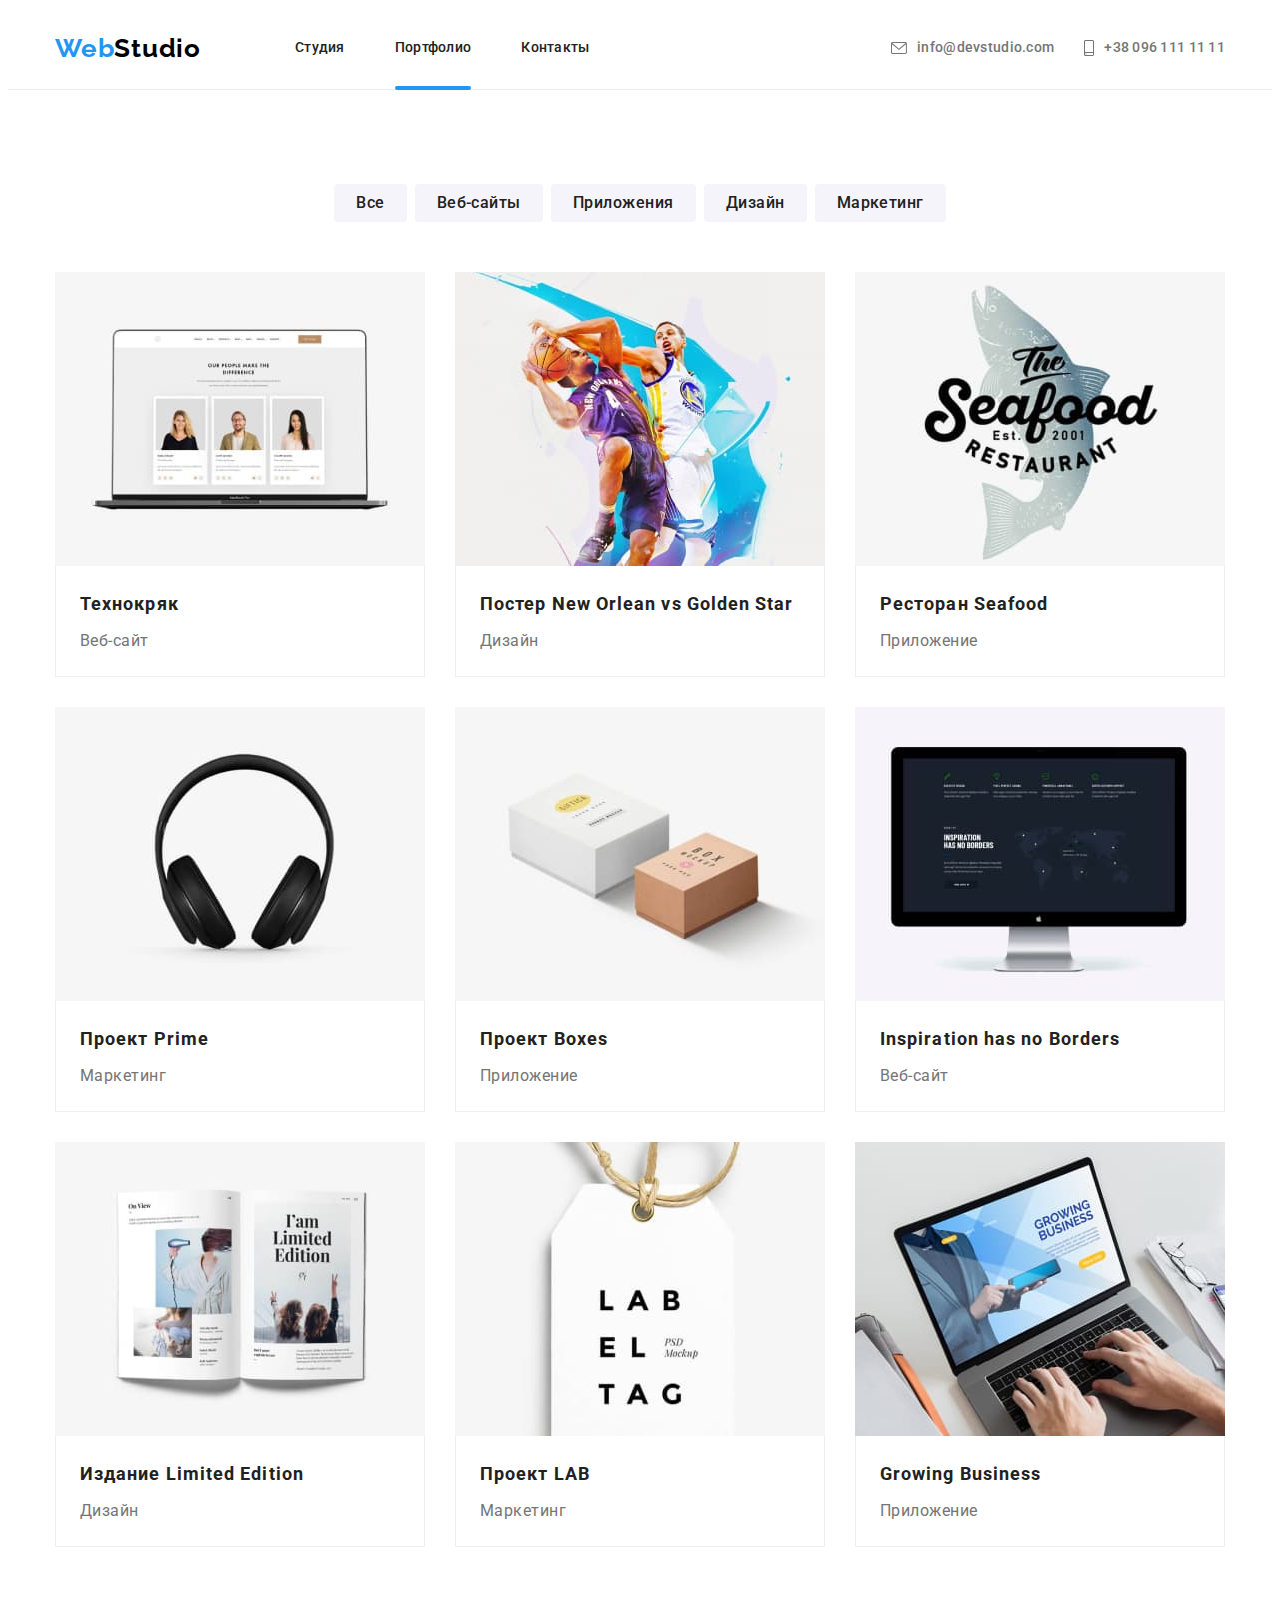
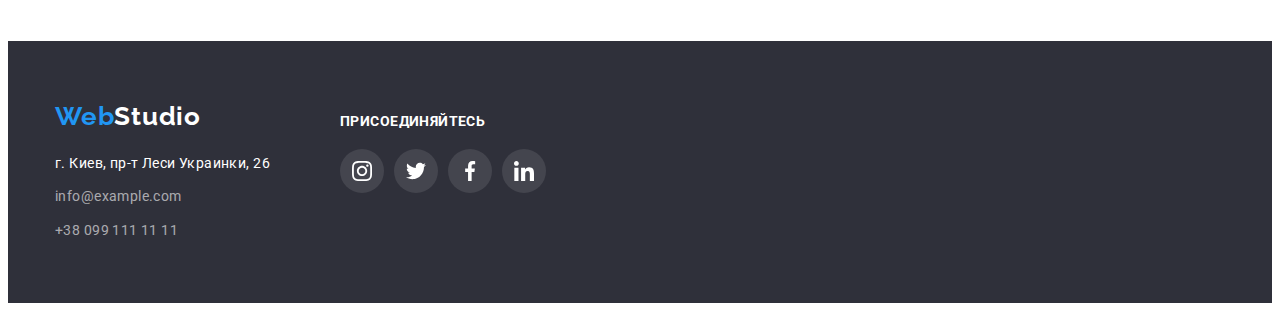
==== portfolio.html @ 66a1ebbd "homework-6" ====
<!DOCTYPE html>
<html lang="ru">
<head>
    <meta charset="UTF-8">
    <meta http-equiv="X-UA-Compatible" content="IE=edge">
    <meta name="viewport" content="width=device-width, initial-scale=1.0">
    <title>Portfolio</title>
    <link rel="stylesheet" href="https://cdnjs.cloudflare.com/ajax/libs/modern-normalize/1.1.0/modern-normalize.min.css"
        integrity="sha512-wpPYUAdjBVSE4KJnH1VR1HeZfpl1ub8YT/NKx4PuQ5NmX2tKuGu6U/JRp5y+Y8XG2tV+wKQpNHVUX03MfMFn9Q=="
        crossorigin="anonymous" referrerpolicy="no-referrer" />
    <link rel="preconnect" href="https://fonts.googleapis.com">
    <link rel="preconnect" href="https://fonts.gstatic.com" crossorigin>
    <link href="https://fonts.googleapis.com/css2?family=Raleway:wght@700&family=Roboto:wght@400;500;700;900&display=swap"
        rel="stylesheet">
    <link rel="stylesheet" href="./css/styles.css">
</head>
<body>

    <header class="header">
        <div class="container header-container">
            <a href="./index.html" class="header-logo"><span class="header-logo-web">Web</span>Studio</a>
            <nav class="header-nav">
                <ul class="header-nav-list list">
                    <li class="header-nav-item"><a class="header-nav-link" href="./index.html">Студия</a></li>
                    <li class="header-nav-item"><a class="header-nav-link link-line" href="./portfolio.html">Портфолио</a></li>
                    <li class="header-nav-item"><a class="header-nav-link" href="">Контакты</a></li>
                </ul>
            </nav>
            <div class="header-contacts">
                <a class="header-contacts-link-mail" href="mailto:info@devstudio.com">
                    <svg class="icon-mail" width="16" height="12">
                        <use href="./images/symbol-defs.svg#icon-mail"></use>
                    </svg>
                    info@devstudio.com
                </a>
                <a class="header-contacts-link-tel" href="tel:+380961111111">
                    <svg class="icon-tel" width="10" height="16">
                        <use href="./images/symbol-defs.svg#icon-tel"></use>
                    </svg>
                    +38 096 111 11 11
                </a>
            </div>
        </div>
    </header>

    <main class="hero">
        <section class="portfolio">
            <div class="container">
                <ul class="buttons-list list">
                    <li class="filter-button"><button type="button" class="filter-button-all">Все</button></li>
                    <li class="filter-button"><button type="button" class="filter-button-web">Веб-сайты</button></li>
                    <li class="filter-button"><button type="button" class="filter-button-app">Приложения</button></li>
                    <li class="filter-button"><button type="button" class="filter-button-design">Дизайн</button></li>
                    <li class="filter-button"><button type="button" class="filter-button-marketing">Маркетинг</button></li>
                </ul>

                <ul class="projects-list list">
                    <li class="project">
                        <div class="project-overlay">
                            <img src="./images/portfolio-image-1.jpeg" alt="Technocrack" width="370" height="294">
                            <p class="overlay-description">Технокряк это современная площадка распространения коронавируса. Компании используют эту платформу для цифрового
                            шпионажа и атак на защищённые сервера конкурентов.</p>
                        </div>
                        <div class="project-description">
                            <h4 class="project-name">Технокряк</h4>
                            <p class="project-type">Веб-сайт</p>
                        </div>
                    </li>
                    <li class="project">
                        <div class="project-overlay">
                            <img src="./images/portfolio-image-2.jpeg" alt="Poster New Orlean vs Golden Star" width="370" height="294">
                            <p class="overlay-description">Технокряк это современная площадка распространения коронавируса. Компании используют эту
                            платформу для цифрового
                            шпионажа и атак на защищённые сервера конкурентов.</p>
                        </div>
                        <div class="project-description">
                            <h4 class="project-name">Постер New Orlean vs Golden Star</h4>
                            <p class="project-type">Дизайн</p>
                        </div>
                    </li>
                    <li class="project">
                        <div class="project-overlay">
                            <img src="./images/portfolio-image-3.jpeg" alt="Restaurant Seafood" width="370" height="294">
                            <p class="overlay-description">Технокряк это современная площадка распространения коронавируса. Компании используют эту
                                платформу для цифрового
                                шпионажа и атак на защищённые сервера конкурентов.</p>
                        </div>
                        <div class="project-description">
                            <h4 class="project-name">Ресторан Seafood</h4>
                            <p class="project-type">Приложение</p>
                        </div>
                    </li>
                    <li class="project">
                        <div class="project-overlay">
                            <img src="./images/portfolio-image-4.jpeg" alt="Project Prime" width="370" height="294">
                            <p class="overlay-description">Технокряк это современная площадка распространения коронавируса. Компании используют эту
                                платформу для цифрового
                                шпионажа и атак на защищённые сервера конкурентов.</p>
                            </div>
                        <div class="project-description">
                            <h4 class="project-name">Проект Prime</h4>
                            <p class="project-type">Маркетинг</p>
                        </div>
                    </li>
                    <li class="project">
                        <div class="project-overlay">
                            <img src="./images/portfolio-image-5.jpeg" alt="Project Boxes" width="370" height="294">
                            <p class="overlay-description">Технокряк это современная площадка распространения коронавируса. Компании используют эту
                                платформу для цифрового
                                шпионажа и атак на защищённые сервера конкурентов.</p>
                            </div>
                        <div class="project-description">
                            <h4 class="project-name">Проект Boxes</h4>
                            <p class="project-type">Приложение</p>
                        </div>
                    </li>
                    <li class="project">
                        <div class="project-overlay">
                            <img src="./images/portfolio-image-6.jpeg" alt="Inspiration has no Borders" width="370" height="294">
                            <p class="overlay-description">Технокряк это современная площадка распространения коронавируса. Компании используют эту
                                платформу для цифрового
                                шпионажа и атак на защищённые сервера конкурентов.</p>
                            </div>
                        <div class="project-description">
                            <h4 class="project-name">Inspiration has no Borders</h4>
                            <p class="project-type">Веб-сайт</p>
                        </div>
                    </li>
                    <li class="project">
                        <div class="project-overlay">
                            <img src="./images/portfolio-image-7.jpeg" alt="Publication Limited Edition" width="370" height="294">
                            <p class="overlay-description">Технокряк это современная площадка распространения коронавируса. Компании используют эту
                                платформу для цифрового
                                шпионажа и атак на защищённые сервера конкурентов.</p>
                            </div>
                        <div class="project-description">
                            <h4 class="project-name">Издание Limited Edition</h4>
                            <p class="project-type">Дизайн</p>
                        </div>
                    </li>
                    <li class="project">
                        <div class="project-overlay">
                            <img src="./images/portfolio-image-8.jpeg" alt="Project LAB" width="370" height="294">
                            <p class="overlay-description">Технокряк это современная площадка распространения коронавируса. Компании используют эту
                                платформу для цифрового
                                шпионажа и атак на защищённые сервера конкурентов.</p>
                            </div>
                        <div class="project-description">
                            <h4 class="project-name">Проект LAB</h4>
                            <p class="project-type">Маркетинг</p>
                        </div>
                    </li>
                    <li class="project">
                        <div class="project-overlay">
                            <img src="./images/portfolio-image-9.jpeg" alt="Growing Business" width="370" height="294">
                            <p class="overlay-description">Технокряк это современная площадка распространения коронавируса. Компании используют эту
                                платформу для цифрового
                                шпионажа и атак на защищённые сервера конкурентов.</p>
                            </div>
                        <div class="project-description">
                            <h4 class="project-name">Growing Business</h4>
                            <p class="project-type">Приложение</p>
                        </div>
                    </li>
                </ul>
            </div>
        </section>
    </main>

    <footer class="footer-section">
        <div class="container footer-info">
            <div class="footer-main-info">
                <div class="footer-logo-all"><a href="./index.html" class="footer-logo"><span
                            class="footer-logo-web">Web</span>Studio</a></div>
                <address class="footer-address">г. Киев, пр-т Леси Украинки, 26</address>
                <div class="footer-contacts">
                    <p class="footer-mail"><a class="footer-contacts-link"
                            href="mailto:info@example.com">info@example.com</a></p>
                    <p class="footer-tel"><a class="footer-contacts-link" href="tel:+380991111111">+38 099 111 11 11</a></p>
                </div>
            </div>
            <div class="footer-social">
                <p class="footer-social-header">присоединяйтесь</p>
                <div class="footer-social-links">
                    <ul class="footer-social-list list">
                        <li class="footer-social-item">
                            <a class="footer-social-link-bg" href="">
                                <svg class="footer-icon-insta" width="20" height="20">
                                    <use href="./images/symbol-defs.svg#icon-insta"></use>
                                </svg>
                            </a>
                        </li>
                        <li class="footer-social-item">
                            <a class="footer-social-link-bg" href="">
                                <svg class="footer-icon-twitter" width="20" height="20">
                                    <use href="./images/symbol-defs.svg#icon-twitter"></use>
                                </svg>
                            </a>
                        </li>
                        <li class="footer-social-item">
                            <a class="footer-social-link-bg" href="">
                                <svg class="footer-icon-facebook" width="20" height="20">
                                    <use href="./images/symbol-defs.svg#icon-facebook"></use>
                                </svg>
                            </a>
                        </li>
                        <li class="footer-social-item">
                            <a class="footer-social-link-bg" href="">
                                <svg class="footer-icon-linkedin" width="20" height="20">
                                    <use href="./images/symbol-defs.svg#icon-linkedin"></use>
                                </svg>
                            </a>
                        </li>
                    </ul>
                </div>
            </div>
        </div>
    </footer>
</body>
</html>
---- css/styles.css ----
html {
  box-sizing: border-box;
}

*,
::before,
::after {
  box-sizing: inherit;
}

:root {
  --black: #212121;
  --gray: #757575;
  --accent-color: #2196f3;
}

h1,
h2,
h3,
h4,
p {
  margin-top: 0;
  margin-bottom: 0;
}

ul {
  padding-top: 0;
  padding-bottom: 0;
  padding-left: 0;
  margin-top: 0px;
  margin-bottom: 0px;
}

img {
  display: block;
}

address {
  font-style: normal;
}

.container {
  width: 1200px;
  padding-left: 15px;
  padding-right: 15px;
  margin-left: auto;
  margin-right: auto;
}

.header-container {
  display: flex;
  align-items: center;

  padding-top: 25px;
  padding-bottom: 25px;
}

.header-nav-list {
  display: flex;
  align-items: center;
}

.list {
  list-style: none;
}

a {
  text-decoration: none;
}

.header {
  border-bottom: 1px solid #ececec;
}

.header-logo {
  font-family: Raleway;
  font-weight: bold;
  font-size: 26px;
  line-height: 1.19;

  letter-spacing: 0.03em;

  color: #000000;
  margin-right: 94px;
}

.header-logo-web {
  color: var(--accent-color);
}

.header-nav-item:not(:last-child) {
  margin-right: 50px;
}

.header-nav-list,
.header-contacts {
  font-family: "Roboto", sans-serif;
  font-weight: 500;
  font-size: 14px;
  line-height: 1.14;
  letter-spacing: 0.02em;

  margin-top: 0px;
  margin-bottom: 0px;
}

.header-nav-link:hover,
.header-nav-link:focus,
.header-contacts-link-mail:hover,
.header-contacts-link-mail:focus,
.header-contacts-link-tel:hover,
.header-contacts-link-tel:focus {
  color: var(--accent-color);
}

.header-nav-link {
  position: relative;
  color: var(--black);
  transition: color 250ms cubic-bezier(0.4, 0, 0.2, 1);
}

.link-line::after {
  content: "";
  position: absolute;
  left: 0px;
  bottom: -35px;
  width: 100%;
  height: 4px;
  background-color: #2196F3;
  border-radius: 2px;
}

.header-contacts {
  display: flex;
  align-items: center;
  margin-left: auto;
}

.header-contacts-link-mail {
  margin-right: 30px;
  display: flex;
  align-items: center;
}

.header-contacts-link-tel {
  display: flex;
  align-items: center;
}

.header-contacts-link-mail,
.header-contacts-link-tel {
  color: var(--gray);
  transition: color 250ms cubic-bezier(0.4, 0, 0.2, 1);
}

.icon-mail,
.icon-tel {
  margin-right: 10px;
  fill: currentColor;
}

.hero {
  font-family: Roboto, sans-serif;
  font-style: normal;
  font-weight: normal;
  font-size: 14px;
  line-height: 1.71;
  /* or 171% */

  letter-spacing: 0.03em;

  color: #212121;
}

.main-section {
  display: block;
  padding-top: 200px;
  padding-bottom: 200px;
  background-color: #2f303a;
  background-image: linear-gradient(
      to right,
      rgba(47, 48, 58, 0.4),
      rgba(47, 48, 58, 0.4)
    ),
    url(../images/main-section-image.jpeg);
  max-width: 1600px;
  height: 600px;
  margin-left: auto;
  margin-right: auto;
  background-repeat: no-repeat;
  background-size: cover;
  background-position: center;
}

.main-section-description {
  font-family: "Roboto", sans-serif;
  font-weight: 900;
  font-size: 44px;
  line-height: 1.36;

  text-align: center;
  letter-spacing: 0.06em;
  text-transform: uppercase;
  color: #ffffff;

  display: block;
  padding-bottom: 30px;
}

.main-section-button {
  font-family: "Roboto", sans-serif;
  font-size: 16px;
  line-height: 1.88;
  align-items: center;
  text-align: center;
  letter-spacing: 0.06em;

  border-radius: 4px;
  color: #ffffff;
  background-color: #2196f3;
  cursor: pointer;

  display: block;
  padding: 10px 32px;
  border: none;
  margin-left: auto;
  margin-right: auto;
  min-height: 50px;
  transition: background-color 250ms cubic-bezier(0.4, 0, 0.2, 1);
}

.main-section-button:hover,
.main-section-button:focus {
  background-color: #188ce8;
  box-shadow: 0px 4px 4px rgba(0, 0, 0, 0.15);
  border-radius: 4px;
  cursor: pointer;
}

.about-us-section {
  padding-top: 94px;
  padding-bottom: 94px;
}

.about-us-header {
  font-family: Roboto, sans-serif;
  font-weight: bold;
  font-size: 14px;
  line-height: 1.14;
  letter-spacing: 0.03em;
  text-transform: uppercase;

  color: #212121;
  padding-bottom: 10px;
}

.about-us-description {
  font-family: Roboto, sans-serif;
  font-weight: normal;
  font-size: 14px;
  line-height: 1.71;

  letter-spacing: 0.03em;

  color: #757575;
}

.about-us-list {
  display: flex;
  margin-top: 0px;
  margin-bottom: 0px;
}

.about-us-container {
  width: 270px;
}

.about-us-container:not(:last-child) {
  margin-right: 30px;
}

.about-us-bg {
  display: flex;
  justify-content: center;
  align-items: center;
  width: 270px;
  height: 120px;
  margin-bottom: 30px;
  background-color: #f5f4fa;
  border-radius: 4px;
}

.what-we-do-section {
  padding-bottom: 94px;
}

.what-we-do-header {
  font-family: Roboto, sans-serif;
  font-weight: bold;
  font-size: 36px;
  line-height: 1.17;
  text-align: center;
  letter-spacing: 0.03em;

  color: #212121;
  display: block;
  padding-bottom: 50px;
}

.what-we-do-list {
  display: flex;
  margin-top: 0px;
  margin-bottom: 0px;
}

.what-we-do-img:not(:last-child) {
  margin-right: 30px;
}

.img-description {
  font-family: 'Roboto';
  font-style: normal;
  font-weight: 700;
  font-size: 14px;
  line-height: 16px;
  text-align: center;
  letter-spacing: 0.03em;
  text-transform: uppercase;
  padding-top: 27px;
  padding-bottom: 27px;
  
  color: #FFFFFF;
}

.what-we-do-img {
  position: relative;
}

.img-bg {
  position: absolute;
  bottom: 0px;
  width: 100%;
  background-color: rgba(47, 48, 58, 0.8);
}

.team-section {
  background: #f5f4fa;
  padding-bottom: 94px;
  padding-top: 94px;
}

.team-list {
  display: flex;
  flex-wrap: wrap;
  margin-top: 0px;
  margin-bottom: 0px;
}

.team-member-card {
  width: 270px;
  background: #ffffff;
  /* material shadow v1 */

  box-shadow: 0px 1px 3px rgba(0, 0, 0, 0.12), 0px 1px 1px rgba(0, 0, 0, 0.14),
    0px 2px 1px rgba(0, 0, 0, 0.2);
  border-radius: 0px 0px 4px 4px;

  flex-basis: calc((100% - 120px) / 4);
}

.team-member-card:not(:first-child) {
  margin-left: 30px;
}

.team-header {
  font-family: Roboto, sans-serif;
  font-weight: bold;
  font-size: 36px;
  line-height: 1.17;
  text-align: center;
  letter-spacing: 0.03em;

  color: #212121;
  padding-bottom: 50px;
}

.team-member-name {
  font-family: Roboto, sans-serif;
  font-style: normal;
  font-weight: 500;
  font-size: 16px;
  line-height: 1.19;

  text-align: center;
  letter-spacing: 0.03em;

  color: #212121;
  margin-bottom: 10px;
  padding-top: 30px;
}

.team-member-position {
  font-family: Roboto, sans-serif;
  font-style: normal;
  font-weight: normal;
  font-size: 16px;
  line-height: 1.19;

  text-align: center;
  letter-spacing: 0.03em;

  color: #757575;
  margin-bottom: 16px;
}

.team-member-social {
  padding-bottom: 30px;
}

.social-list {
  display: flex;
  justify-content: center;
}

.social-item:not(:last-child) {
  margin-right: 10px;
}

.social-link-bg {
  display: flex;
  align-items: center;
  justify-content: center;
  width: 44px;
  height: 44px;
  border-radius: 50%;
  color: #afb1b8;
  background-color: transparent;
  transition: background-color 250ms cubic-bezier(0.4, 0, 0.2, 1), color 250ms cubic-bezier(0.4, 0, 0.2, 1);
}

.icon-insta,
.icon-twitter,
.icon-facebook,
.icon-linkedin {
  fill: currentColor;
}

.social-link-bg:hover,
.social-link-bg:focus {
  color: #ffffff;
  background-color: var(--accent-color);
}

.clients-container {
  padding-top: 94px;
  padding-bottom: 94px;
}

.clients-header {
  font-family: "Roboto";
  font-style: normal;
  font-weight: 700;
  font-size: 36px;
  line-height: 42px;
  text-align: center;
  letter-spacing: 0.03em;

  color: #212121;
  padding-bottom: 50px;
}

.client-link {
  display: flex;
  align-items: center;
  justify-content: center;
  width: 170px;
  height: 92px;
  border: 1px solid #afb1b8;
  color: #afb1b8;
  border-radius: 4px;
  transition: color 250ms cubic-bezier(0.4, 0, 0.2, 1), border 250ms cubic-bezier(0.4, 0, 0.2, 1);
}

.icon-client {
  fill: currentColor;
}

.client-link:hover,
.client-link:focus {
  color: var(--accent-color);
  border-color: var(--accent-color);
}

.clients-list {
  display: flex;
  justify-content: center;
}

.clients-list-item:not(:last-child) {
  margin-right: 30px;
}

.footer-section {
  background-color: #2f303a;
}

.footer-logo {
  font-family: Raleway, sans-serif;
  font-weight: bold;
  font-size: 26px;
  line-height: 1.19;

  letter-spacing: 0.03em;

  color: #ffffff;
}

.footer-logo-web {
  color: var(--accent-color);
}

.footer-info {
  display: flex;
  padding-top: 60px;
  padding-bottom: 60px;
}

.footer-main-info {
  margin-right: 70px;
}

.footer-address {
  font-family: Roboto, sans-serif;
  font-style: normal;
  font-weight: normal;
  font-size: 14px;
  line-height: 1.71;

  letter-spacing: 0.03em;

  color: #ffffff;
  margin-top: 20px;
}

.footer-mail {
  margin-top: 10px;
}

.footer-tel {
  margin-top: 10px;
}

.footer-contacts-link {
  font-family: Roboto, sans-serif;
  font-style: normal;
  font-weight: normal;
  font-size: 14px;
  line-height: 1.71;

  letter-spacing: 0.03em;

  color: rgba(255, 255, 255, 0.6);
  transition: color 250ms cubic-bezier(0.4, 0, 0.2, 1);
}

.footer-contacts-link:hover,
.footer-contacts-link:focus {
  color: var(--accent-color);
}

.footer-social {
  padding-top: 12px;
}

.footer-social-header {
  font-family: "Roboto";
  font-style: normal;
  font-weight: 700;
  font-size: 14px;
  line-height: 16px;
  letter-spacing: 0.03em;
  text-transform: uppercase;

  color: #ffffff;
  margin-bottom: 20px;
}

.footer-social-list {
  display: flex;
  justify-content: center;
}

.footer-social-item:not(:last-child) {
  margin-right: 10px;
}

.footer-social-link-bg {
  display: flex;
  align-items: center;
  justify-content: center;
  width: 44px;
  height: 44px;
  border-radius: 50%;
  fill: #ffffff;
  background-color: rgba(255, 255, 255, 0.1);
  transition: background-color 250ms cubic-bezier(0.4, 0, 0.2, 1);
}

.footer-social-link-bg:hover,
.footer-social-link-bg:focus {
  background-color: var(--accent-color);
}

.project-name {
  font-family: Roboto, sans-serif;
  font-style: normal;
  font-weight: bold;
  font-size: 18px;
  line-height: 2;

  letter-spacing: 0.06em;

  color: #212121;
}

.project-type {
  font-family: Roboto, sans-serif;
  font-style: normal;
  font-weight: normal;
  font-size: 16px;
  line-height: 1.87;

  letter-spacing: 0.03em;

  color: #757575;
}

.buttons-list {
  margin-top: 0px;
  margin-bottom: 0px;
  display: flex;
  justify-content: center;
  padding-bottom: 50px;
}

.filter-button-all {
  font-family: Roboto, sans-serif;
  font-weight: 500;
  font-size: 16px;
  line-height: 1.62;
  text-align: center;
  letter-spacing: 0.03em;
  color: #212121;
  cursor: pointer;

  border: 0px;
  background: #f5f4fa;
  border-radius: 4px;
  display: flex;
  box-sizing: content-box;
  padding: 6px 22px;
  margin-right: 8px;
  transition: background-color 250ms cubic-bezier(0.4, 0, 0.2, 1),
  color 250ms cubic-bezier(0.4, 0, 0.2, 1),
  box-shadow 250ms cubic-bezier(0.4, 0, 0.2, 1);
}

.filter-button-all:hover,
.filter-button-all:focus {
  background-color: var(--accent-color);
  color: #ffffff;
  box-shadow: 0px 3px 1px rgba(0, 0, 0, 0.1), 0px 1px 2px rgba(0, 0, 0, 0.08),
    0px 2px 2px rgba(0, 0, 0, 0.12);
}

.filter-button-web {
  font-family: Roboto, sans-serif;
  font-weight: 500;
  font-size: 16px;
  line-height: 1.62;
  text-align: center;
  letter-spacing: 0.03em;
  color: #212121;
  cursor: pointer;

  border: 0px;
  background: #f5f4fa;
  border-radius: 4px;
  display: flex;
  box-sizing: content-box;
  padding: 6px 22px;
  margin-right: 8px;
  transition: background-color 250ms cubic-bezier(0.4, 0, 0.2, 1),
  color 250ms cubic-bezier(0.4, 0, 0.2, 1),
  box-shadow 250ms cubic-bezier(0.4, 0, 0.2, 1);
}

.filter-button-web:hover,
.filter-button-web:focus {
  background-color: var(--accent-color);
  color: #ffffff;
  box-shadow: 0px 3px 1px rgba(0, 0, 0, 0.1), 0px 1px 2px rgba(0, 0, 0, 0.08),
    0px 2px 2px rgba(0, 0, 0, 0.12);
}

.filter-button-app {
  font-family: Roboto, sans-serif;
  font-weight: 500;
  font-size: 16px;
  line-height: 1.62;
  text-align: center;
  letter-spacing: 0.03em;
  color: #212121;
  cursor: pointer;

  border: 0px;
  background: #f5f4fa;
  border-radius: 4px;
  display: flex;
  box-sizing: content-box;
  padding: 6px 22px;
  margin-right: 8px;
  transition: background-color 250ms cubic-bezier(0.4, 0, 0.2, 1),
  color 250ms cubic-bezier(0.4, 0, 0.2, 1),
  box-shadow 250ms cubic-bezier(0.4, 0, 0.2, 1);
}

.filter-button-app:hover,
.filter-button-app:focus {
  background-color: var(--accent-color);
  color: #ffffff;
  box-shadow: 0px 3px 1px rgba(0, 0, 0, 0.1), 0px 1px 2px rgba(0, 0, 0, 0.08),
    0px 2px 2px rgba(0, 0, 0, 0.12);
}

.filter-button-design {
  font-family: Roboto, sans-serif;
  font-weight: 500;
  font-size: 16px;
  line-height: 1.62;
  text-align: center;
  letter-spacing: 0.03em;
  color: #212121;
  cursor: pointer;

  border: 0px;
  background: #f5f4fa;
  border-radius: 4px;
  display: flex;
  box-sizing: content-box;
  padding: 6px 22px;
  margin-right: 8px;
  transition: background-color 250ms cubic-bezier(0.4, 0, 0.2, 1),
  color 250ms cubic-bezier(0.4, 0, 0.2, 1),
  box-shadow 250ms cubic-bezier(0.4, 0, 0.2, 1);
}

.filter-button-design:hover,
.filter-button-design:focus {
  background-color: var(--accent-color);
  color: #ffffff;
  box-shadow: 0px 3px 1px rgba(0, 0, 0, 0.1), 0px 1px 2px rgba(0, 0, 0, 0.08),
    0px 2px 2px rgba(0, 0, 0, 0.12);
}

.filter-button-marketing {
  font-family: Roboto, sans-serif;
  font-weight: 500;
  font-size: 16px;
  line-height: 1.62;
  text-align: center;
  letter-spacing: 0.03em;
  color: #212121;
  cursor: pointer;

  border: 0px;
  background: #f5f4fa;
  border-radius: 4px;
  display: flex;
  box-sizing: content-box;
  padding: 6px 22px;
  transition: background-color 250ms cubic-bezier(0.4, 0, 0.2, 1),
  color 250ms cubic-bezier(0.4, 0, 0.2, 1),
  box-shadow 250ms cubic-bezier(0.4, 0, 0.2, 1);
}

.filter-button-marketing:hover,
.filter-button-marketing:focus {
  background-color: var(--accent-color);
  color: #ffffff;
  box-shadow: 0px 3px 1px rgba(0, 0, 0, 0.1), 0px 1px 2px rgba(0, 0, 0, 0.08),
    0px 2px 2px rgba(0, 0, 0, 0.12);
}

.projects-list {
  display: flex;
  flex-wrap: wrap;
  margin-left: -30px;
  margin-top: -30px;
}

.project {
  margin-left: 30px;
  margin-top: 30px;

  flex-basis: calc((100% - 90px) / 3);
  transition: box-shadow 250ms cubic-bezier(0.4, 0, 0.2, 1);
}

.project:hover,
.project:focus {
  box-shadow: 0px 1px 1px rgba(0, 0, 0, 0.12), 0px 4px 4px rgba(0, 0, 0, 0.06),
    1px 4px 6px rgba(0, 0, 0, 0.16);
  cursor: pointer;
}

.project-description {
  padding: 20px 24px;
  border: 1px solid #eeeeee;
  border-top: none;
}

.project-name {
  margin-bottom: 4px;
}

.portfolio {
  padding-top: 94px;
  padding-bottom: 94px;
}

.project-overlay {
  position: relative;
  overflow: hidden;
}

.overlay-description {
  font-family: 'Roboto';
  font-style: normal;
  font-weight: 400;
  font-size: 18px;
  line-height: 1.56;
  /* or 156% */
  letter-spacing: 0.03em;
  
  color: #FFFFFF;
  padding: 63px 24px;
  
  position: absolute;
  top: 0px;
  left: 0px;
  width: 100%;
  height: 100%;
  background-color: rgba(33, 150, 243, 0.9);
  overflow: auto;
  transform: translateY(100%);
  transition: transform 250ms cubic-bezier(0.4, 0, 0.2, 1);
}

.project:hover .overlay-description {
  transform: translateY(0%);
}

.backdrop {
  position: fixed;
  top: 0;
  left: 0;
  width: 100%;
  height: 100%;
  background-color: rgba(0, 0, 0, 0.2);
  transition: opacity 250ms cubic-bezier(0.4, 0, 0.2, 1), visibility 250ms cubic-bezier(0.4, 0, 0.2, 1);
}

.modal {
  width: 528px;
  height: 581px;
  background: #FFFFFF;
  box-shadow: 0px 1px 3px rgba(0, 0, 0, 0.12),
  0px 1px 1px rgba(0, 0, 0, 0.14),
  0px 2px 1px rgba(0, 0, 0, 0.2);
  border-radius: 4px;
  position: absolute;
  top: 50%;
  left: 50%;
  transform: translate(-50%, -50%);
}

.modal-close-btn {
  position: absolute;
  top: 8px;
  right: 8px;
  width: 30px;
  height: 30px;
  border-radius: 50%;
  background-color: transparent;
  border: 1px solid rgba(0, 0, 0, 0.1);
  padding: 0;
  display: flex;
  align-items: center;
  justify-content: center;
  cursor: pointer;
}

.backdrop.is-hidden {
opacity: 0;
visibility: hidden;
pointer-events: none;
}
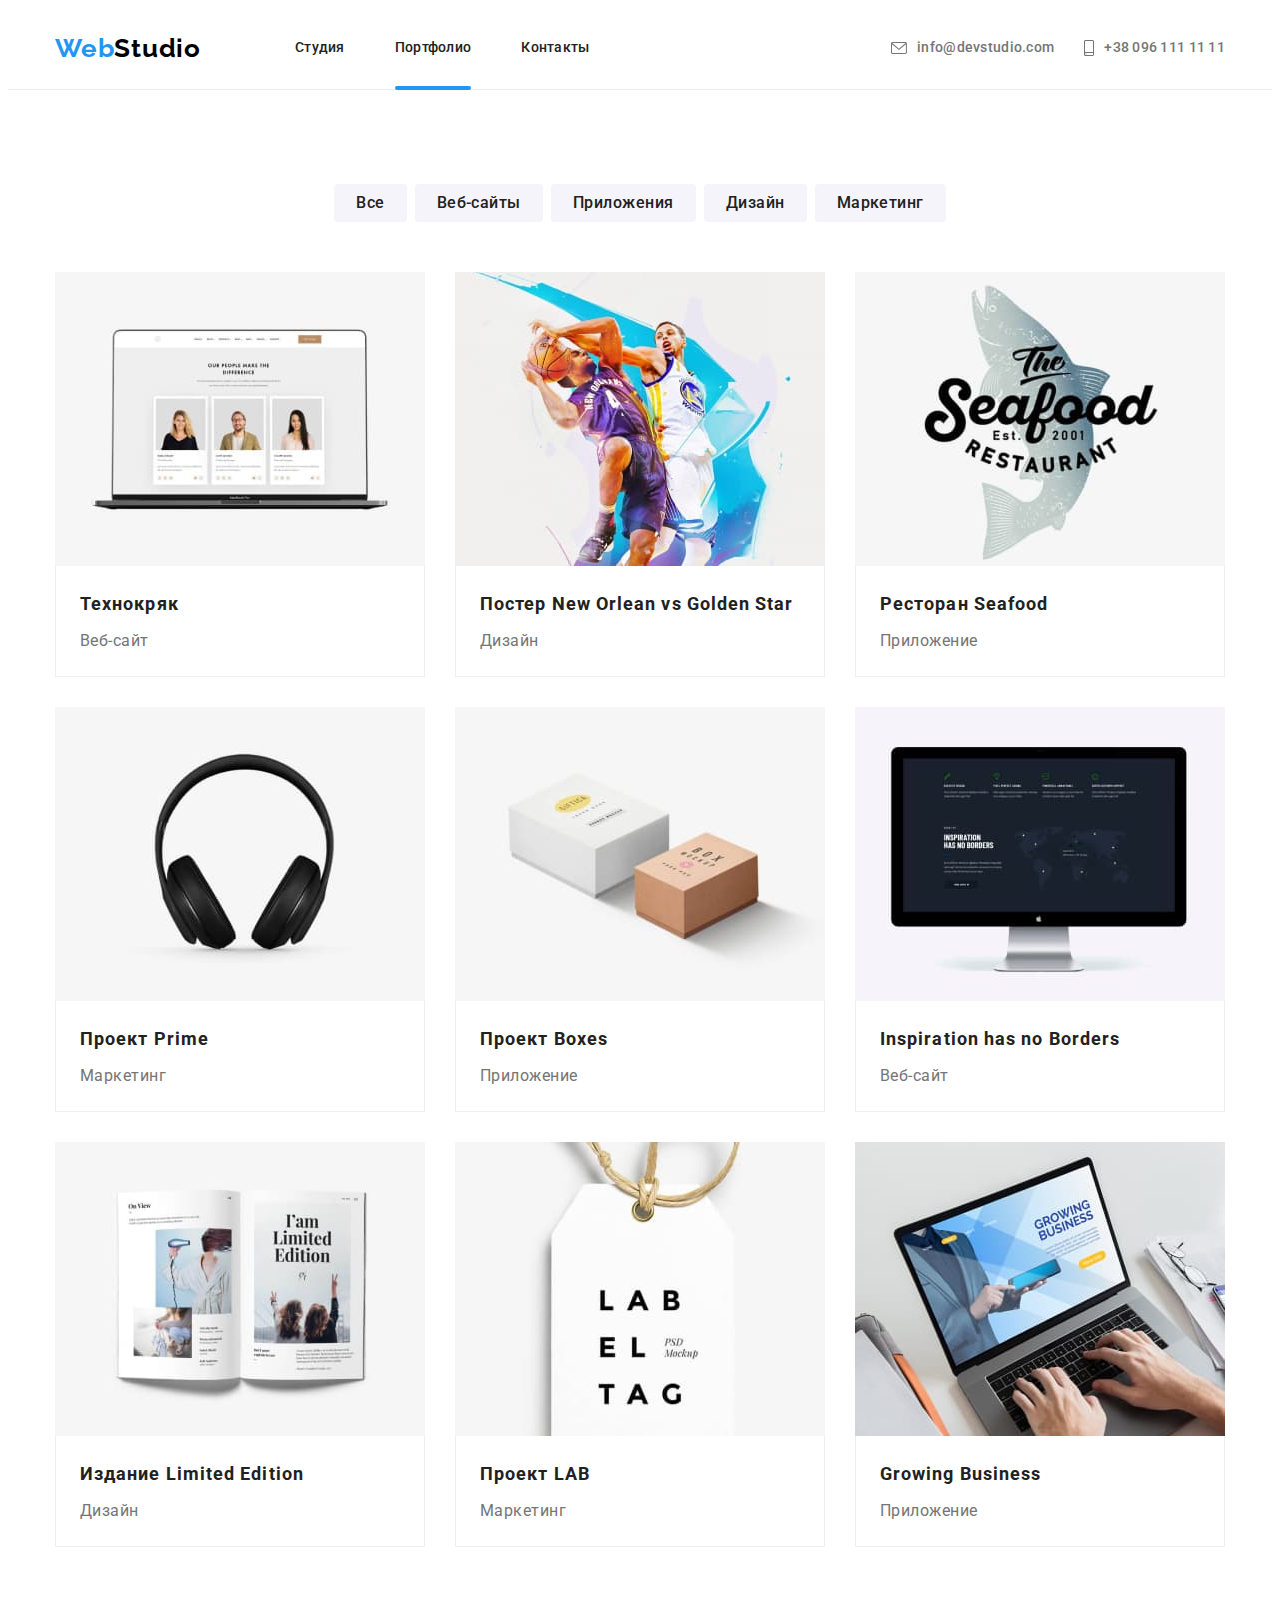
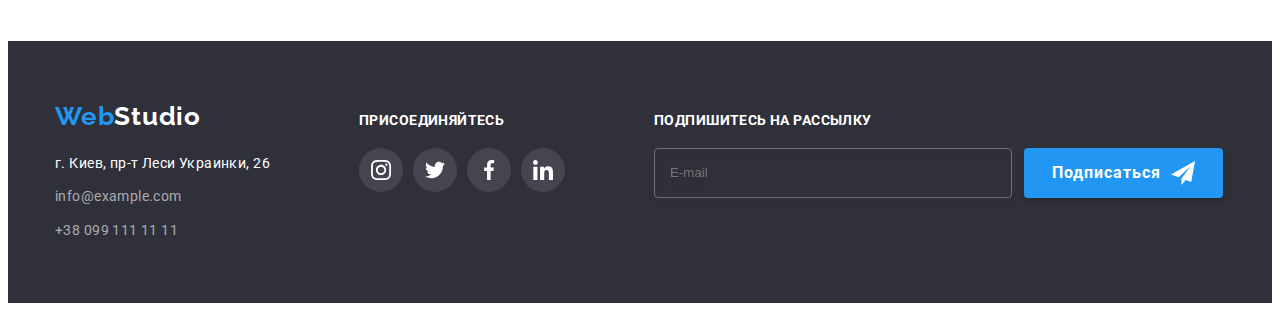
==== commit 8f4a8b25: "homework-6" ====
--- a/portfolio.html
+++ b/portfolio.html
@@ -214,6 +214,17 @@
                     </ul>
                 </div>
             </div>
+            <div class="footer-mail-newsletter">
+                <p class="get-mail-newsletter">Подпишитесь на рассылку</p>
+                <form class="footer-input">
+                    <input class="footer-mail-input" type="text" name="user-mail" placeholder="E-mail">
+                    <button type="submit" class="footer-newsletter-button">Подписаться
+                        <svg class="footer-button-icon" width="24" height="24">
+                            <use href="./images/symbol-defs.svg#footer-button-icon-send"></use>
+                        </svg>
+                    </button>
+                </form>
+            </div>
         </div>
     </footer>
 </body>
--- a/css/styles.css
+++ b/css/styles.css
@@ -526,7 +526,7 @@
 }
 
 .footer-main-info {
-  margin-right: 70px;
+  margin-right: 89px;
 }
 
 .footer-address {
@@ -569,7 +569,7 @@
 }
 
 .footer-social {
-  padding-top: 12px;
+  margin-top: 11px;
 }
 
 .footer-social-header {
@@ -902,8 +902,131 @@
 }
 
 .backdrop.is-hidden {
-opacity: 0;
-visibility: hidden;
-pointer-events: none;
-}
-
+  opacity: 0;
+  visibility: hidden;
+  pointer-events: none;
+}
+
+.modal-header {
+  font-family: 'Roboto';
+  font-style: normal;
+  font-weight: 700;
+  font-size: 20px;
+  line-height: 23px;
+  text-align: center;
+  letter-spacing: 0.03em;
+  color: #212121;
+  margin-top: 40px;
+  margin-bottom: 12px;
+}
+
+.modal-inputs {
+  width: 448px;
+  height: 342px;
+  margin-left: auto;
+  margin-right: auto;
+}
+
+.input-description {
+  display: flex;
+  flex-direction: column;
+  font-family: 'Roboto';
+  font-style: normal;
+  font-weight: 400;
+  font-size: 12px;
+  line-height: 14px;
+  letter-spacing: 0.01em;
+  color: #757575;
+}
+
+.input-area {
+  width: 448px;
+  height: 40px;
+  border: 1px solid rgba(33, 33, 33, 0.2);
+  box-sizing: border-box;
+  border-radius: 4px;
+  margin-top: 4px;
+  margin-bottom: 10px;
+}
+
+.input-textarea {
+  height: 120px;
+  border: 1px solid rgba(33, 33, 33, 0.2);
+  box-sizing: border-box;
+  border-radius: 4px;
+}
+
+.modal-btn-submit {
+  font-family: 'Roboto';
+  font-style: normal;
+  font-weight: 700;
+  font-size: 16px;
+  line-height: 1.88;
+  display: flex;
+  align-items: center;
+  text-align: center;
+  letter-spacing: 0.06em;
+  color: #FFFFFF;
+  padding: 10px 55px;
+  background-color: #2196F3;
+  box-shadow: 0px 4px 4px rgba(0, 0, 0, 0.15);
+  border-radius: 4px;
+  border: none;
+}
+
+.footer-mail-newsletter {
+  margin-top: 11px;
+  margin-left: 89px;
+}
+
+.get-mail-newsletter {
+  font-family: 'Roboto';
+  font-style: normal;
+  font-weight: 700;
+  font-size: 14px;
+  line-height: 16px;
+  letter-spacing: 0.03em;
+  text-transform: uppercase;
+  color: #FFFFFF;
+  margin-bottom: 20px;
+}
+
+.footer-newsletter-button {
+  font-family: 'Roboto';
+  font-style: normal;
+  font-weight: 700;
+  font-size: 16px;
+  line-height: 1.88;
+  display: flex;
+  align-items: center;
+  text-align: center;
+  letter-spacing: 0.06em;
+  color: #FFFFFF;
+  padding: 10px 28px;
+  margin-left: 12px;
+
+  background-color: #2196F3;
+  box-shadow: 0px 4px 4px rgba(0, 0, 0, 0.15);
+  border-radius: 4px;
+  border: none;
+  cursor: pointer;
+}
+
+.footer-button-icon {
+  margin-left: 10px;
+}
+
+.footer-input {
+  display: inline-flex;
+}
+
+.footer-mail-input {
+  width: 358px;
+  height: 50px;
+  border: 1px solid rgba(255, 255, 255, 0.3);
+  box-sizing: border-box;
+  filter: drop-shadow(0px 4px 4px rgba(0, 0, 0, 0.15));
+  border-radius: 4px;
+  background-color: transparent;
+  padding: 15px;
+}
